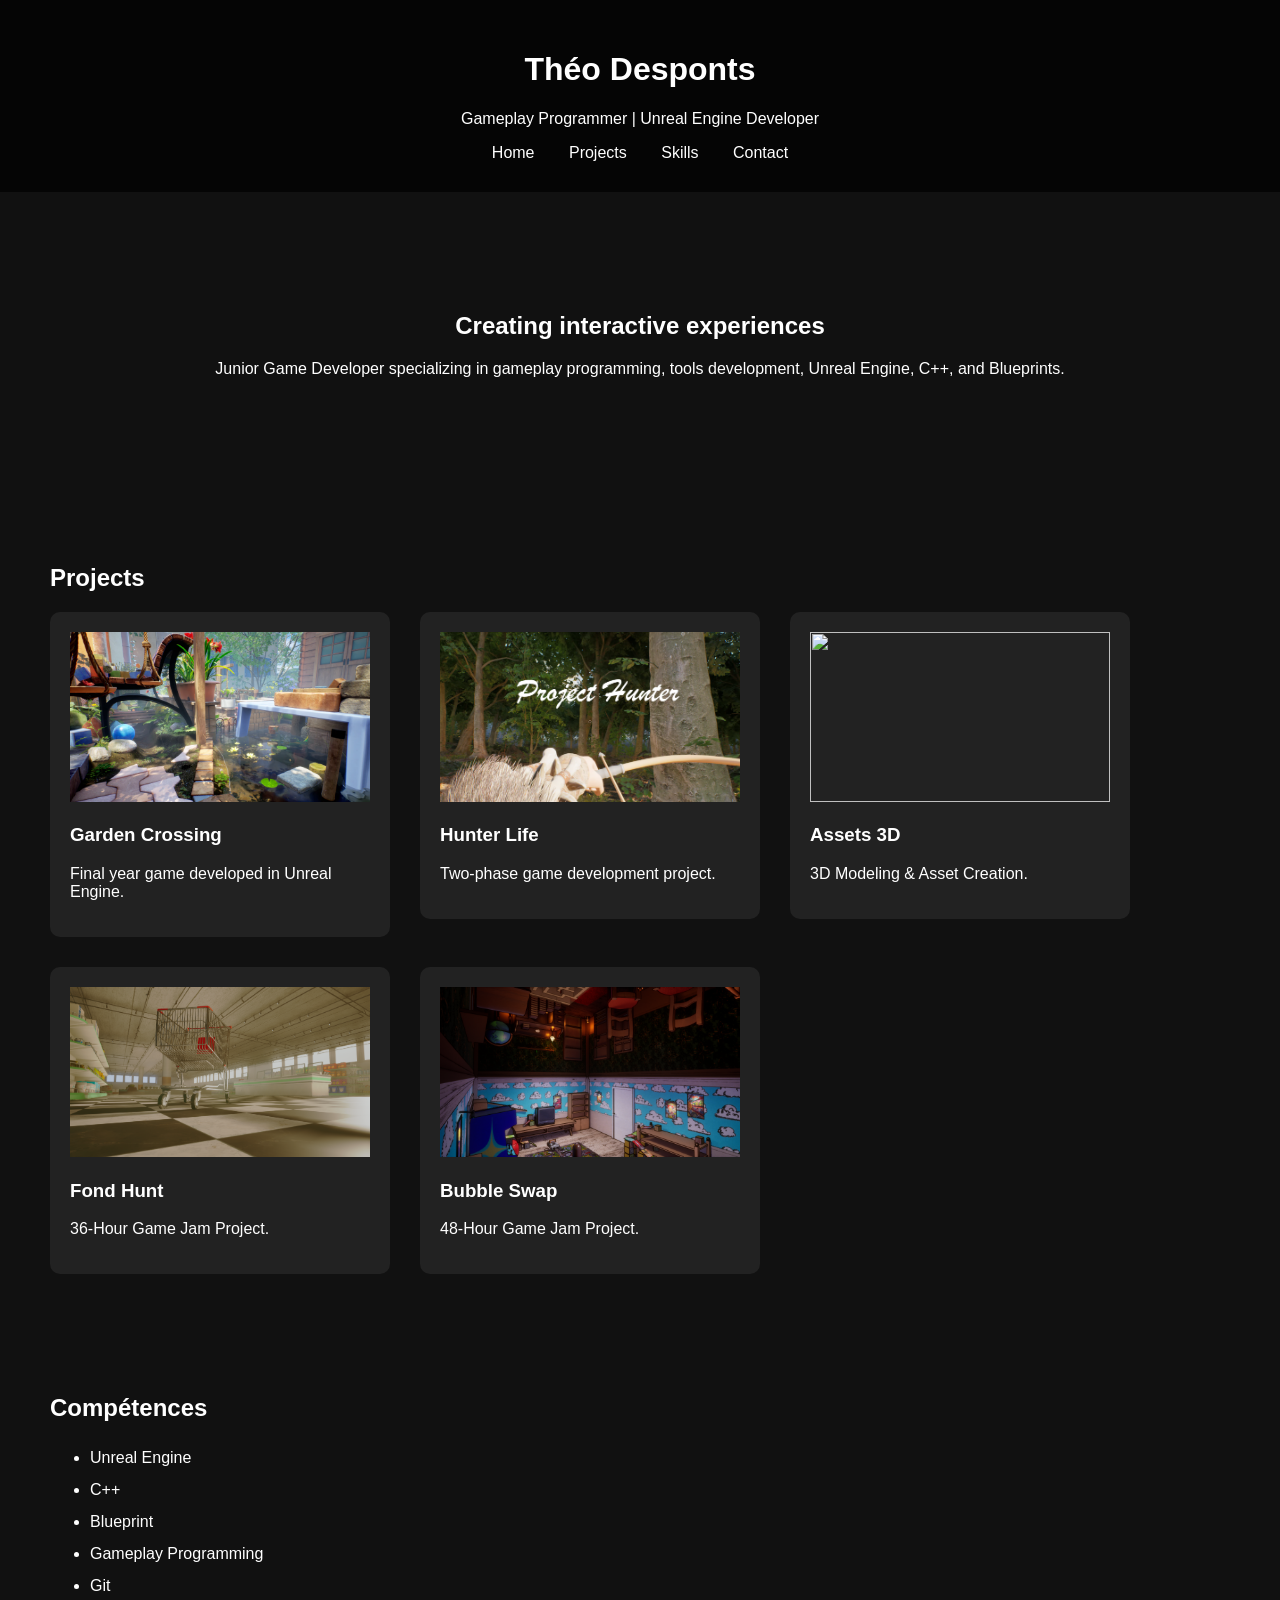
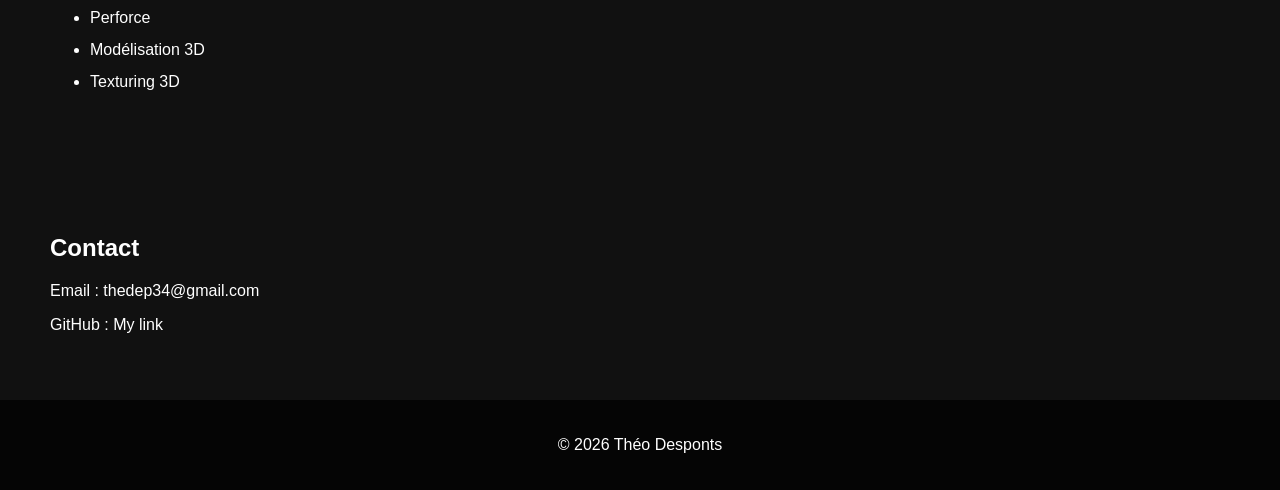
==== index.html @ 8f0ffce1 "init" ====
<!DOCTYPE html>
<html lang="fr">

<head>
    <meta charset="UTF-8">
    <title>Théo Desponts - Game Developer</title>
    <link rel="stylesheet" href="style.css">
</head>

<body>

<header>
    <h1>Théo Desponts</h1>
    <p>Gameplay Programmer | Unreal Engine Developer</p>

    <nav>
        <a href="index.html">Home</a>
        <a href="#projects">Projects</a>
        <a href="#skills">Skills</a>
        <a href="#contact">Contact</a>
    </nav>
</header>


<section class="hero">

    <h2>Creating interactive experiences</h2>

    <p>
        Junior Game Developer specializing in gameplay programming, tools development, Unreal Engine, C++, and Blueprints.
    </p>

</section>



<section id="projects">

<h2>Projects</h2>


<div class="cards">

<a href="projets/garden-crossing.html">
<div class="card">
<img src="images/garden.jpg">
<h3>Garden Crossing</h3>
<p>Final year game developed in Unreal Engine.</p>
</div>
</a>


<a href="projets/hunter-life.html">
<div class="card">
<img src="images/hunterlife.jpg">
<h3>Hunter Life</h3>
<p>Two-phase game development project.</p>
</div>
</a>


<a href="projets/assets-3d.html">
<div class="card">
<img src="images/assets.jpg">
<h3>Assets 3D</h3>
<p>3D Modeling & Asset Creation.</p>
</div>
</a>


<a href="projets/fond-hunt.html">
<div class="card">
<img src="images/fondhunt.jpg">
<h3>Fond Hunt</h3>
<p>36-Hour Game Jam Project.</p>
</div>
</a>


<a href="projets/bubble-swap.html">
<div class="card">
<img src="images/bubbleswap.jpg">
<h3>Bubble Swap</h3>
<p>48-Hour Game Jam Project.</p>
</div>
</a>


</div>

</section>



<section id="skills">

<h2>Compétences</h2>

<ul>
<li>Unreal Engine</li>
<li>C++</li>
<li>Blueprint</li>
<li>Gameplay Programming</li>
<li>Git</li>
<li>Perforce</li>
<li>Modélisation 3D</li>
<li>Texturing 3D</li>
</ul>

</section>



<section id="contact">

<h2>Contact</h2>

<p>
Email : thedep34@gmail.com
</p>

<p>
GitHub :
<a href="https://github.com/RxTeK" target="_blank">
My link
</a>
</p>

</section>


<footer>
<p>© 2026 Théo Desponts</p>
</footer>


</body>
</html>
---- style.css ----
body {

    margin:0;
    font-family: Arial, sans-serif;

    background:#111;
    color:white;

}


header {

    background:#050505;
    padding:30px;
    text-align:center;

}

.end {

    padding:50px;
    text-align:center;

}



nav a {

    color:white;
    margin:15px;
    text-decoration:none;

}


nav a:hover {

    color:#00aaff;

}



.hero {

    padding:100px 20px;
    text-align:center;

}



section {

    padding:50px;

}



.cards {

    display:flex;
    flex-wrap:wrap;
    gap:30px;

}



.card {

    background:#222;
    width:300px;
    padding:20px;

    border-radius:10px;

}



.card img {

    width:100%;
    height:170px;
    object-fit:cover;

}



.card:hover {

    transform:scale(1.05);
    transition:0.3s;

}



a {

    color:white;
    text-decoration:none;

}



ul {

    line-height:2;

}



footer {

    text-align:center;
    padding:20px;
    background:#050505;

}



.role-media {

display:flex;
justify-content:center;
gap:40px;
margin:30px;

}



.role-media img {

width:400px;
height:250px;
object-fit:cover;
border-radius:10px;

}



.role-media video {

width:400px;
height:250px;

}



.conclusion {

background:#222;
padding:30px;
border-radius:15px;
margin-top:40px;

}


/* Pages projets */

.project {

    width:80%;
    margin:auto;
    padding:50px;

}


.screenshots {

    display:flex;
    justify-content:center;
    gap:30px;
    flex-wrap:wrap;
    margin:40px;

}


.pitch img {

    width:960 px;
    height:540px;
    object-fit:cover;
    border-radius:10px;


}


.screenshots img {

    width:960 px;
    height:540px;
    object-fit:cover;
    border-radius:10px;

}


.trailer {

    text-align:center;

}


.trailer video {

    width:1000px;
    max-width:90%;

}

.feature-videos {

    display: flex;
    justify-content: center;
    gap: 30px;
    flex-wrap: wrap;
    margin: 40px 0;

}

.small-video {

    width: 600px;
    border-radius: 10px;

}

.feature-images {

    display:flex;
    justify-content:center;
    gap:30px;
    flex-wrap:wrap;
    margin:40px 0;

}


.feature-images img {

    width:600px;
    height:250px;
    object-fit:cover;
    border-radius:10px;

}
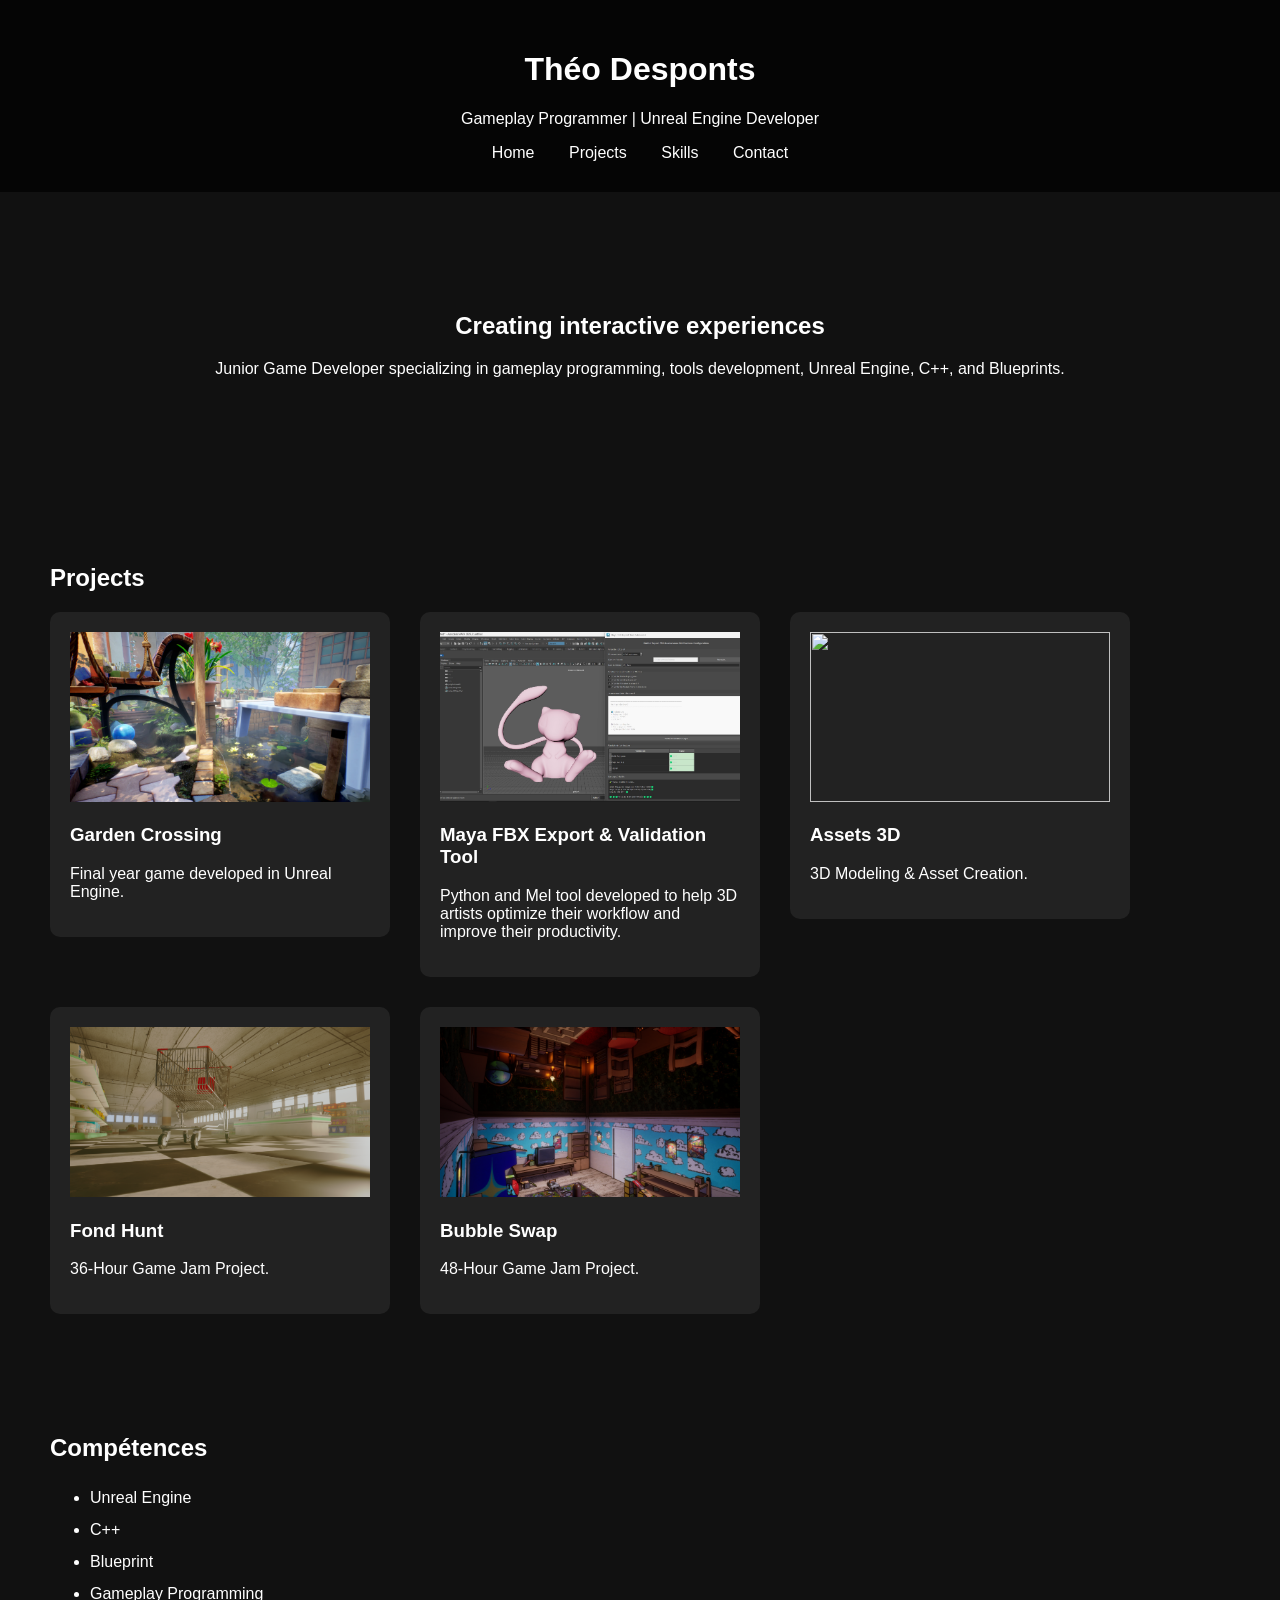
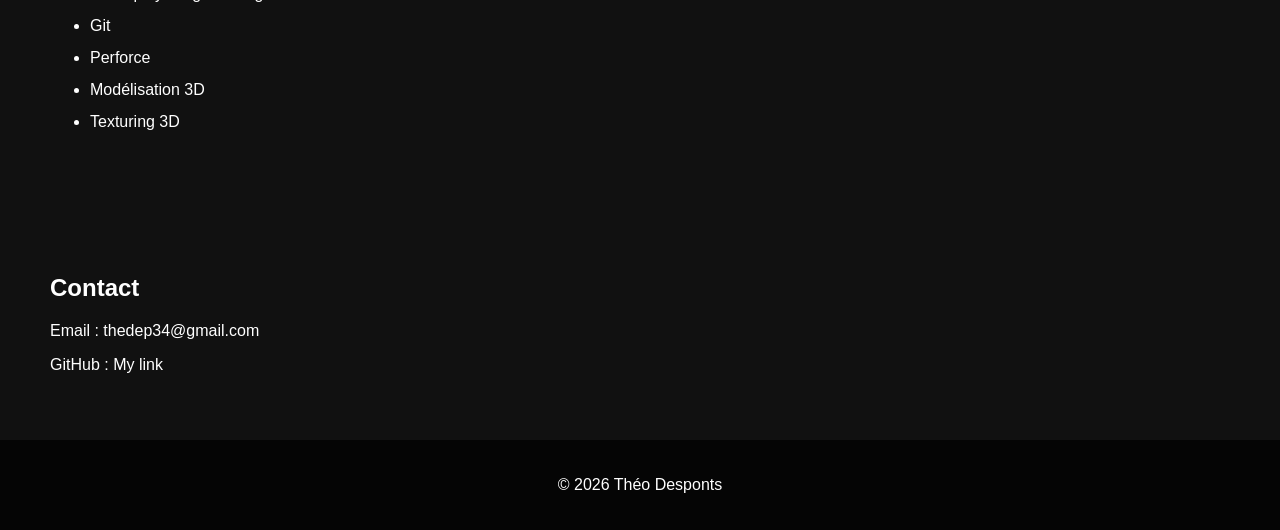
==== commit 786f87ce: "modif add new projet" ====
--- a/index.html
+++ b/index.html
@@ -50,11 +50,11 @@
 </a>
 
 
-<a href="projets/hunter-life.html">
+<a href="projets/tool-maya.html">
 <div class="card">
-<img src="images/hunterlife.jpg">
-<h3>Hunter Life</h3>
-<p>Two-phase game development project.</p>
+<img src="images/maya2.jpg">
+<h3>Maya FBX Export & Validation Tool</h3>
+<p>Python and Mel tool developed to help 3D artists optimize their workflow and improve their productivity.</p>
 </div>
 </a>
 
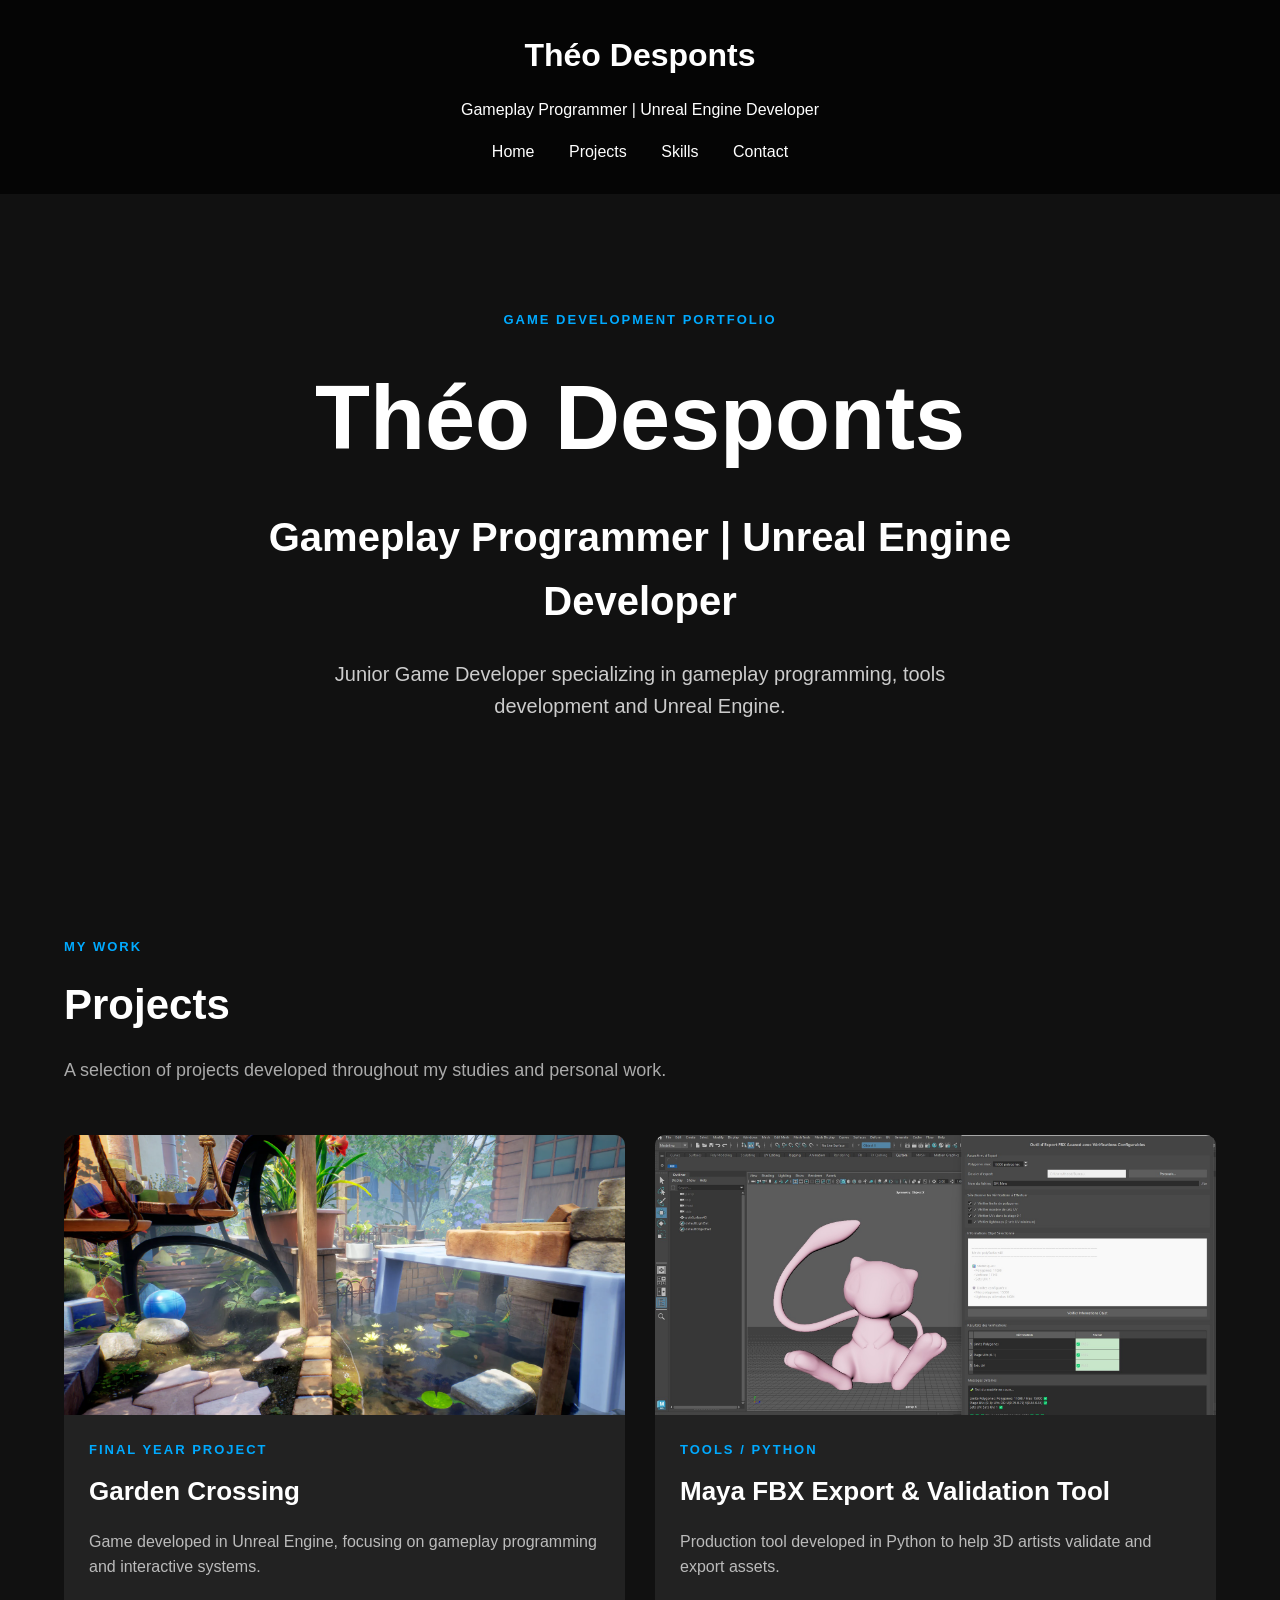
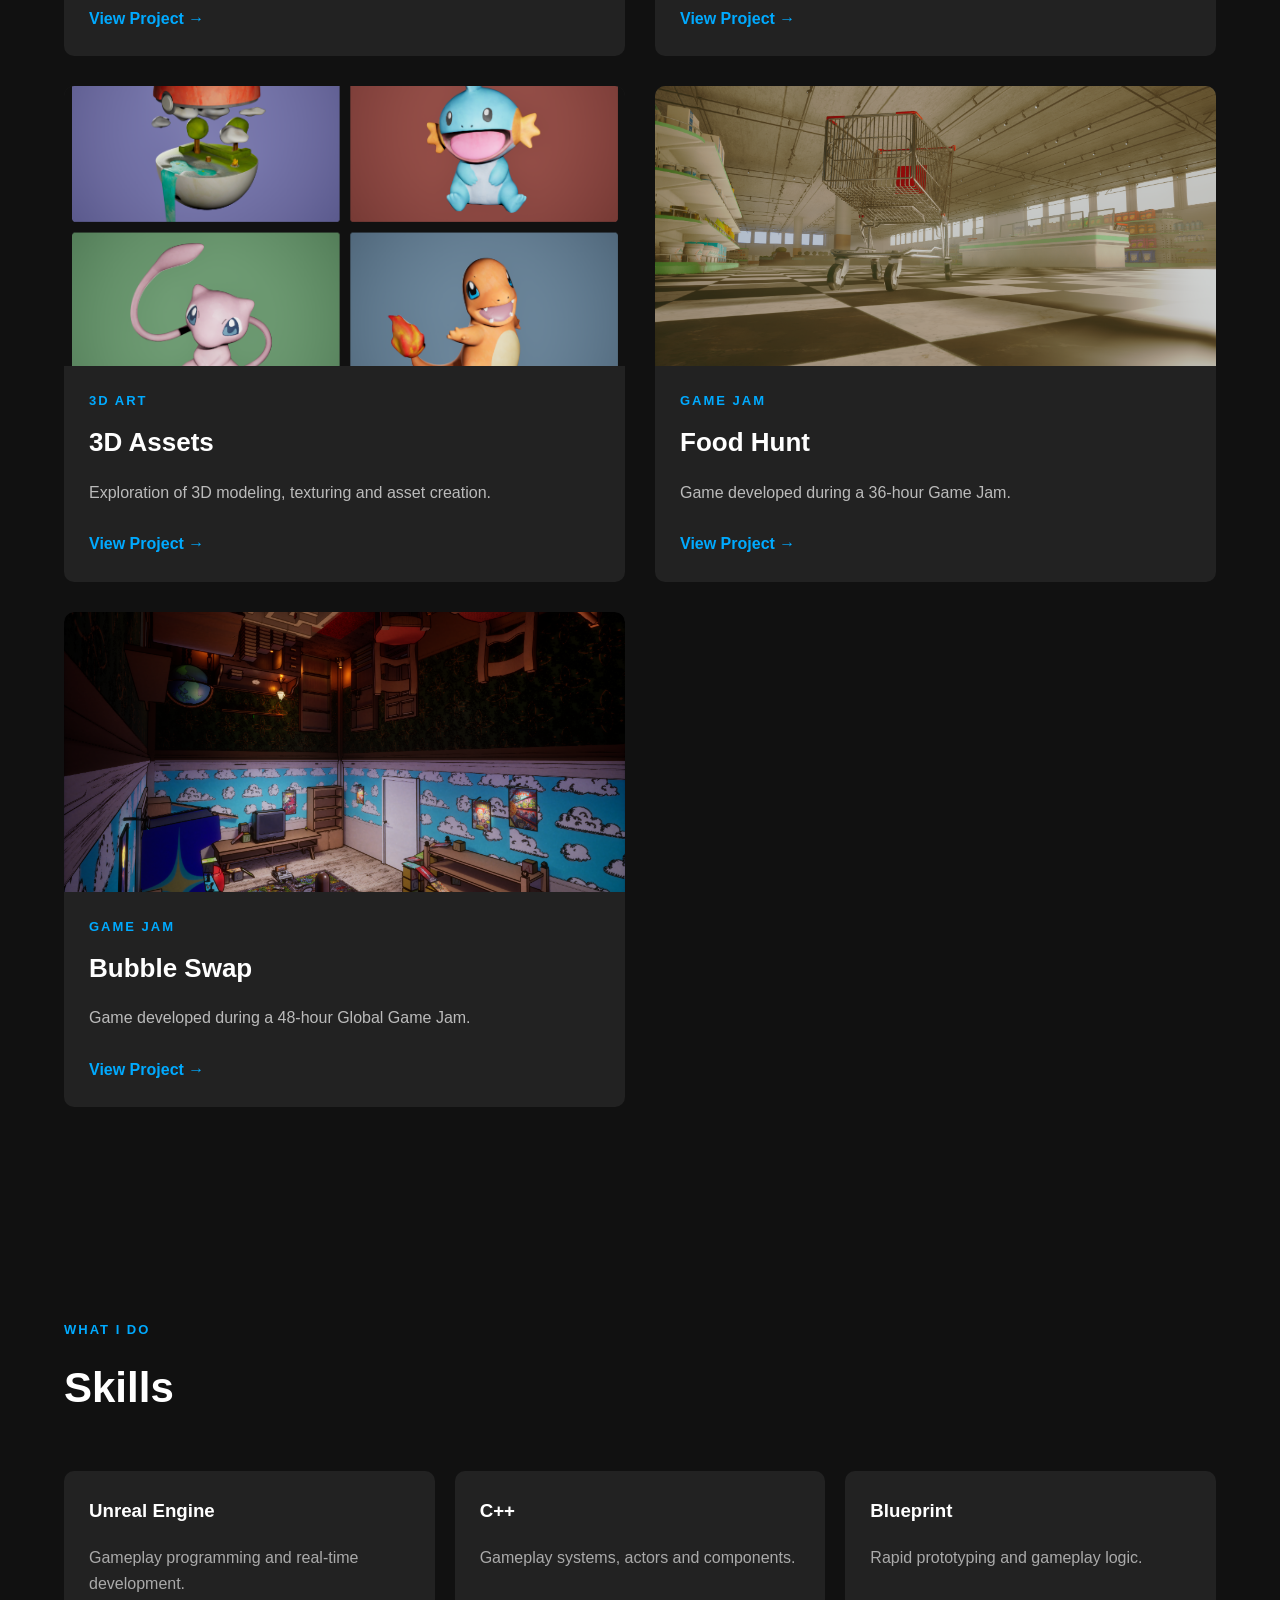
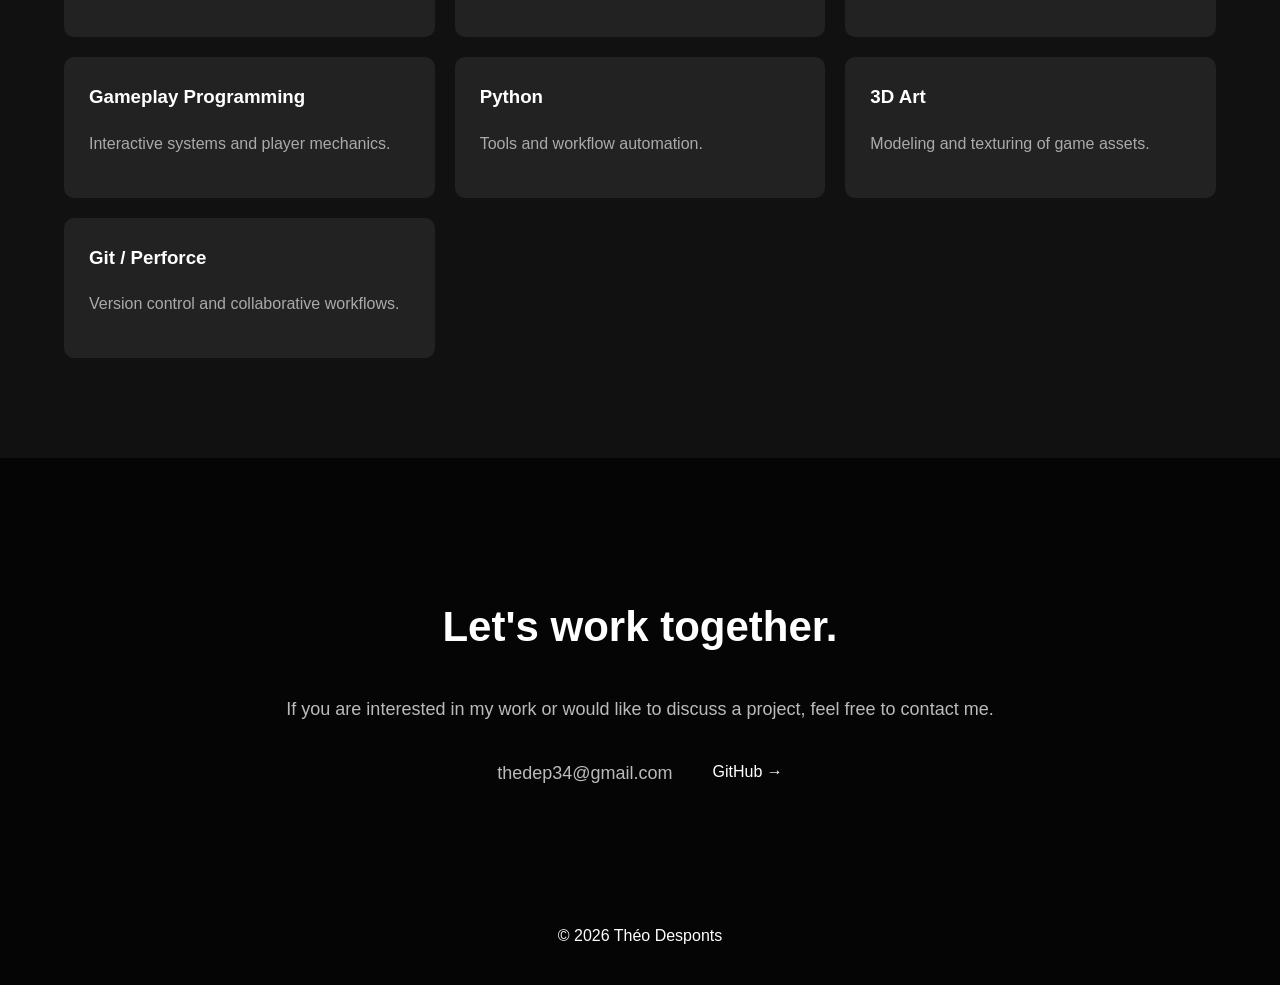
==== commit eaec8fc2: "V2 finish ?" ====
--- a/index.html
+++ b/index.html
@@ -1,8 +1,9 @@
 <!DOCTYPE html>
-<html lang="fr">
+<html lang="en">
 
 <head>
     <meta charset="UTF-8">
+    <meta name="viewport" content="width=device-width, initial-scale=1.0">
     <title>Théo Desponts - Game Developer</title>
     <link rel="stylesheet" href="style.css">
 </head>
@@ -21,118 +22,176 @@
     </nav>
 </header>
 
+<main>
 
-<section class="hero">
+    <section class="home-hero">
+        <div class="home-hero-content">
+            <p class="home-label">Game Development Portfolio</p>
+            <h1>Théo Desponts</h1>
+            <h2>Gameplay Programmer | Unreal Engine Developer</h2>
+            <p class="home-description">
+                Junior Game Developer specializing in gameplay programming,
+                tools development and Unreal Engine.
+            </p>
+        </div>
+    </section>
 
-    <h2>Creating interactive experiences</h2>
+    <section id="projects" class="home-section">
 
-    <p>
-        Junior Game Developer specializing in gameplay programming, tools development, Unreal Engine, C++, and Blueprints.
-    </p>
+        <div class="home-section-title">
+            <p class="home-label">My Work</p>
+            <h2>Projects</h2>
+            <p>
+                A selection of projects developed throughout my studies
+                and personal work.
+            </p>
+        </div>
 
-</section>
+        <div class="home-cards">
 
+            <a href="projets/garden-crossing.html">
+                <div class="card home-card">
+                    <img src="images/garden.jpg" alt="Garden Crossing">
+                    <div class="home-card-content">
+                        <p class="home-card-category">Final Year Project</p>
+                        <h3>Garden Crossing</h3>
+                        <p>
+                            Game developed in Unreal Engine, focusing on
+                            gameplay programming and interactive systems.
+                        </p>
+                        <span class="home-card-link">View Project →</span>
+                    </div>
+                </div>
+            </a>
 
+            <a href="projets/tool-maya.html">
+                <div class="card home-card">
+                    <img src="images/maya2.jpg" alt="Maya FBX Export Validation Tool">
+                    <div class="home-card-content">
+                        <p class="home-card-category">Tools / Python</p>
+                        <h3>Maya FBX Export &amp; Validation Tool</h3>
+                        <p>
+                            Production tool developed in Python to help
+                            3D artists validate and export assets.
+                        </p>
+                        <span class="home-card-link">View Project →</span>
+                    </div>
+                </div>
+            </a>
 
-<section id="projects">
+            <a href="projets/assets-3d.html">
+                <div class="card home-card">
+                    <img src="images/3dasset.jpg" alt="3D Assets">
+                    <div class="home-card-content">
+                        <p class="home-card-category">3D Art</p>
+                        <h3>3D Assets</h3>
+                        <p>
+                            Exploration of 3D modeling, texturing and
+                            asset creation.
+                        </p>
+                        <span class="home-card-link">View Project →</span>
+                    </div>
+                </div>
+            </a>
 
-<h2>Projects</h2>
+            <a href="projets/fond-hunt.html">
+                <div class="card home-card">
+                    <img src="images/fondhunt.jpg" alt="Food Hunt">
+                    <div class="home-card-content">
+                        <p class="home-card-category">Game Jam</p>
+                        <h3>Food Hunt</h3>
+                        <p>
+                            Game developed during a 36-hour Game Jam.
+                        </p>
+                        <span class="home-card-link">View Project →</span>
+                    </div>
+                </div>
+            </a>
 
+            <a href="projets/bubble-swap.html">
+                <div class="card home-card">
+                    <img src="images/bubbleswap.jpg" alt="Bubble Swap">
+                    <div class="home-card-content">
+                        <p class="home-card-category">Game Jam</p>
+                        <h3>Bubble Swap</h3>
+                        <p>
+                            Game developed during a 48-hour Global Game Jam.
+                        </p>
+                        <span class="home-card-link">View Project →</span>
+                    </div>
+                </div>
+            </a>
 
-<div class="cards">
+        </div>
+    </section>
 
-<a href="projets/garden-crossing.html">
-<div class="card">
-<img src="images/garden.jpg">
-<h3>Garden Crossing</h3>
-<p>Final year game developed in Unreal Engine.</p>
-</div>
-</a>
+    <section id="skills" class="home-section">
 
+        <div class="home-section-title">
+            <p class="home-label">What I Do</p>
+            <h2>Skills</h2>
+        </div>
 
-<a href="projets/tool-maya.html">
-<div class="card">
-<img src="images/maya2.jpg">
-<h3>Maya FBX Export & Validation Tool</h3>
-<p>Python and Mel tool developed to help 3D artists optimize their workflow and improve their productivity.</p>
-</div>
-</a>
+        <div class="skills-grid">
 
+            <div class="skill-item">
+                <h3>Unreal Engine</h3>
+                <p>Gameplay programming and real-time development.</p>
+            </div>
 
-<a href="projets/assets-3d.html">
-<div class="card">
-<img src="images/assets.jpg">
-<h3>Assets 3D</h3>
-<p>3D Modeling & Asset Creation.</p>
-</div>
-</a>
+            <div class="skill-item">
+                <h3>C++</h3>
+                <p>Gameplay systems, actors and components.</p>
+            </div>
 
+            <div class="skill-item">
+                <h3>Blueprint</h3>
+                <p>Rapid prototyping and gameplay logic.</p>
+            </div>
 
-<a href="projets/fond-hunt.html">
-<div class="card">
-<img src="images/fondhunt.jpg">
-<h3>Fond Hunt</h3>
-<p>36-Hour Game Jam Project.</p>
-</div>
-</a>
+            <div class="skill-item">
+                <h3>Gameplay Programming</h3>
+                <p>Interactive systems and player mechanics.</p>
+            </div>
 
+            <div class="skill-item">
+                <h3>Python</h3>
+                <p>Tools and workflow automation.</p>
+            </div>
 
-<a href="projets/bubble-swap.html">
-<div class="card">
-<img src="images/bubbleswap.jpg">
-<h3>Bubble Swap</h3>
-<p>48-Hour Game Jam Project.</p>
-</div>
-</a>
+            <div class="skill-item">
+                <h3>3D Art</h3>
+                <p>Modeling and texturing of game assets.</p>
+            </div>
 
+            <div class="skill-item">
+                <h3>Git / Perforce</h3>
+                <p>Version control and collaborative workflows.</p>
+            </div>
 
-</div>
+        </div>
+    </section>
 
-</section>
+    <section id="contact" class="home-contact">
+        <div class="home-contact-content">
+            <h2>Let's work together.</h2>
+            <p>
+                If you are interested in my work or would like to discuss
+                a project, feel free to contact me.
+            </p>
 
+            <div class="contact-links">
+                <p>thedep34@gmail.com</p>
+                <a href="https://github.com/RxTeK" target="_blank">GitHub →</a>
+            </div>
+        </div>
+    </section>
 
-
-<section id="skills">
-
-<h2>Compétences</h2>
-
-<ul>
-<li>Unreal Engine</li>
-<li>C++</li>
-<li>Blueprint</li>
-<li>Gameplay Programming</li>
-<li>Git</li>
-<li>Perforce</li>
-<li>Modélisation 3D</li>
-<li>Texturing 3D</li>
-</ul>
-
-</section>
-
-
-
-<section id="contact">
-
-<h2>Contact</h2>
-
-<p>
-Email : thedep34@gmail.com
-</p>
-
-<p>
-GitHub :
-<a href="https://github.com/RxTeK" target="_blank">
-My link
-</a>
-</p>
-
-</section>
-
+</main>
 
 <footer>
-<p>© 2026 Théo Desponts</p>
+    <p>© 2026 Théo Desponts</p>
 </footer>
 
-
 </body>
-</html>+</html>
--- a/style.css
+++ b/style.css
@@ -1,264 +1,567 @@
+/* =================================
+   BASE
+================================= */
+
+* {
+    box-sizing: border-box;
+}
+
+html {
+    scroll-behavior: smooth;
+}
+
 body {
-
-    margin:0;
+    margin: 0;
     font-family: Arial, sans-serif;
-
-    background:#111;
-    color:white;
-
-}
-
+    background: #111;
+    color: white;
+    line-height: 1.6;
+}
+
+a {
+    color: white;
+    text-decoration: none;
+}
+
+a:hover {
+    color: #00aaff;
+}
 
 header {
-
-    background:#050505;
-    padding:30px;
-    text-align:center;
-
+    background: #050505;
+    padding: 30px;
+    text-align: center;
+}
+
+header h1 {
+    margin: 0 0 15px;
+}
+
+nav a {
+    margin: 15px;
+    color: white;
+    text-decoration: none;
+}
+
+nav a:hover {
+    color: #00aaff;
+}
+
+footer {
+    text-align: center;
+    padding: 20px;
+    background: #050505;
 }
 
 .end {
-
-    padding:50px;
-    text-align:center;
-
-}
-
-
-
-nav a {
-
-    color:white;
-    margin:15px;
-    text-decoration:none;
-
-}
-
-
-nav a:hover {
-
-    color:#00aaff;
-
-}
-
-
-
-.hero {
-
-    padding:100px 20px;
-    text-align:center;
-
-}
-
-
+    padding: 50px;
+    text-align: center;
+}
+
+
+/* =================================
+   GENERAL SECTIONS
+================================= */
 
 section {
-
-    padding:50px;
-
-}
-
-
-
-.cards {
-
-    display:flex;
-    flex-wrap:wrap;
-    gap:30px;
-
-}
-
-
-
-.card {
-
-    background:#222;
-    width:300px;
-    padding:20px;
-
-    border-radius:10px;
-
-}
-
-
-
-.card img {
-
-    width:100%;
-    height:170px;
-    object-fit:cover;
-
-}
-
-
-
-.card:hover {
-
-    transform:scale(1.05);
-    transition:0.3s;
-
-}
-
-
-
-a {
-
-    color:white;
-    text-decoration:none;
-
-}
-
-
+    padding: 50px;
+}
+
+.project {
+    width: 80%;
+    max-width: 1400px;
+    margin: auto;
+    padding: 50px 0;
+}
+
+
+/* =================================
+   PROJECT TEXT
+================================= */
+
+.pitch,
+.asset-intro {
+    width: 90%;
+    max-width: 900px;
+    margin: 70px auto;
+    padding: 0;
+}
+
+.pitch h2,
+.asset-intro h2 {
+    font-size: 42px;
+    margin: 0 0 30px;
+}
+
+.pitch h3,
+.asset-intro h3 {
+    font-size: 28px;
+    margin: 50px 0 20px;
+}
+
+.pitch p,
+.asset-intro p,
+.role p,
+.technologies li,
+.bubble-technologies li {
+    color: #ddd;
+    font-size: 18px;
+    line-height: 1.7;
+}
+
+.role,
+.technologies,
+.bubble-role,
+.bubble-technologies {
+    width: 90%;
+    max-width: 1000px;
+    margin: 70px auto;
+    padding: 0;
+}
+
+.role h2,
+.technologies h2,
+.bubble-role h2,
+.bubble-technologies h2 {
+    font-size: 36px;
+    margin-bottom: 30px;
+}
 
 ul {
-
-    line-height:2;
-
-}
-
-
-
-footer {
-
-    text-align:center;
-    padding:20px;
-    background:#050505;
-
-}
-
-
-
-.role-media {
-
-display:flex;
-justify-content:center;
-gap:40px;
-margin:30px;
-
-}
-
-
-
-.role-media img {
-
-width:400px;
-height:250px;
-object-fit:cover;
-border-radius:10px;
-
-}
-
-
-
-.role-media video {
-
-width:400px;
-height:250px;
-
-}
-
-
-
-.conclusion {
-
-background:#222;
-padding:30px;
-border-radius:15px;
-margin-top:40px;
-
-}
-
-
-/* Pages projets */
-
-.project {
-
-    width:80%;
-    margin:auto;
-    padding:50px;
-
-}
-
+    line-height: 2;
+}
+
+
+/* =================================
+   PROJECT IMAGES
+================================= */
+
+.pitch img {
+    display: block;
+    width: 960px;
+    max-width: 100%;
+    height: 540px;
+    margin: auto;
+    object-fit: cover;
+    border-radius: 10px;
+}
 
 .screenshots {
-
-    display:flex;
-    justify-content:center;
-    gap:30px;
-    flex-wrap:wrap;
-    margin:40px;
-
-}
-
-
-.pitch img {
-
-    width:960 px;
-    height:540px;
-    object-fit:cover;
-    border-radius:10px;
-
-
-}
-
+    display: flex;
+    justify-content: center;
+    gap: 30px;
+    flex-wrap: wrap;
+    margin: 50px 0 100px;
+    padding: 0;
+}
 
 .screenshots img {
-
-    width:960 px;
-    height:540px;
-    object-fit:cover;
-    border-radius:10px;
-
-}
-
+    width: 600px;
+    height: 340px;
+    max-width: 100%;
+    object-fit: cover;
+    border-radius: 10px;
+}
+
+
+/* =================================
+   PROJECT VIDEOS
+================================= */
 
 .trailer {
-
-    text-align:center;
-
-}
-
+    text-align: center;
+    margin: 70px 0 100px;
+    padding: 0;
+}
+
+.trailer h2 {
+    margin-bottom: 40px;
+}
 
 .trailer video {
-
-    width:1000px;
-    max-width:90%;
-
+    display: block;
+    width: 1000px;
+    max-width: 90%;
+    margin: auto;
+    border-radius: 10px;
 }
 
 .feature-videos {
-
     display: flex;
     justify-content: center;
     gap: 30px;
     flex-wrap: wrap;
     margin: 40px 0;
-
 }
 
 .small-video {
-
     width: 600px;
-    border-radius: 10px;
-
-}
+    max-width: 100%;
+    border-radius: 10px;
+}
+
+
+/* Kept for older pages / compatibility */
 
 .feature-images {
-
-    display:flex;
-    justify-content:center;
-    gap:30px;
-    flex-wrap:wrap;
-    margin:40px 0;
-
-}
-
+    display: flex;
+    justify-content: center;
+    gap: 30px;
+    flex-wrap: wrap;
+    margin: 50px 0 100px;
+}
 
 .feature-images img {
-
-    width:600px;
-    height:250px;
-    object-fit:cover;
-    border-radius:10px;
-
-}+    width: 600px;
+    height: 340px;
+    max-width: 100%;
+    object-fit: cover;
+    border-radius: 10px;
+}
+
+.poke-images {
+    display: flex;
+    justify-content: center;
+    gap: 30px;
+    flex-wrap: wrap;
+    margin: 50px 0 100px;
+}
+
+.poke-images img {
+    width: 600px;
+    height: 340px;
+    max-width: 100%;
+    object-fit: cover;
+    border-radius: 10px;
+}
+
+.poke-videos {
+    display: flex;
+    justify-content: center;
+    gap: 30px;
+    flex-wrap: wrap;
+    margin: 40px 0;
+}
+
+
+/* =================================
+   CONCLUSION
+================================= */
+
+.conclusion {
+    background: #222;
+    padding: 30px;
+    border-radius: 15px;
+    margin: 80px auto 50px;
+    width: 90%;
+    max-width: 1200px;
+}
+
+.conclusion h2 {
+    margin-top: 0;
+}
+
+.conclusion p {
+    color: #ddd;
+    font-size: 18px;
+    line-height: 1.7;
+}
+
+
+/* =================================
+   HOME PAGE
+================================= */
+
+.home-hero {
+    min-height: 70vh;
+    display: flex;
+    align-items: center;
+    justify-content: center;
+    padding: 100px 20px;
+    text-align: center;
+}
+
+.home-hero-content {
+    max-width: 900px;
+}
+
+.home-label,
+.home-card-category {
+    color: #00aaff;
+    font-size: 13px;
+    font-weight: bold;
+    letter-spacing: 2px;
+    text-transform: uppercase;
+}
+
+.home-hero h1 {
+    font-size: clamp(48px, 8vw, 90px);
+    margin: 15px 0;
+}
+
+.home-hero h2 {
+    font-size: clamp(24px, 4vw, 40px);
+    margin: 0 0 25px;
+}
+
+.home-description {
+    color: #ccc;
+    font-size: 20px;
+    max-width: 700px;
+    margin: auto;
+}
+
+.home-section {
+    width: 90%;
+    max-width: 1300px;
+    margin: auto;
+    padding: 100px 0;
+}
+
+.home-section-title {
+    margin-bottom: 50px;
+}
+
+.home-section-title h2 {
+    font-size: 42px;
+    margin: 10px 0;
+}
+
+.home-section-title > p:last-child {
+    color: #aaa;
+    font-size: 18px;
+}
+
+.home-cards {
+    display: grid;
+    grid-template-columns: repeat(2, minmax(0, 1fr));
+    gap: 30px;
+}
+
+.home-card {
+    width: auto;
+    padding: 0;
+    overflow: hidden;
+    background: #222;
+    border-radius: 10px;
+    transition: transform 0.3s ease, background 0.3s ease;
+}
+
+.home-card:hover {
+    transform: translateY(-6px);
+    background: #292929;
+}
+
+.home-card img {
+    display: block;
+    width: 100%;
+    height: 280px;
+    object-fit: cover;
+}
+
+.home-card-content {
+    padding: 25px;
+}
+
+.home-card-category {
+    margin: 0 0 10px;
+}
+
+.home-card h3 {
+    font-size: 26px;
+    margin: 0 0 12px;
+}
+
+.home-card-content > p:not(.home-card-category) {
+    color: #bbb;
+}
+
+.home-card-link {
+    display: inline-block;
+    margin-top: 10px;
+    color: #00aaff;
+    font-weight: bold;
+}
+
+.skills-grid {
+    display: grid;
+    grid-template-columns: repeat(3, minmax(0, 1fr));
+    gap: 20px;
+}
+
+.skill-item {
+    background: #222;
+    padding: 25px;
+    border-radius: 10px;
+}
+
+.skill-item h3 {
+    margin-top: 0;
+}
+
+.skill-item p {
+    color: #aaa;
+}
+
+.home-contact {
+    background: #050505;
+    padding: 100px 20px;
+    text-align: center;
+}
+
+.home-contact-content {
+    max-width: 800px;
+    margin: auto;
+}
+
+.home-contact h2 {
+    font-size: 42px;
+}
+
+.home-contact p {
+    color: #bbb;
+    font-size: 18px;
+}
+
+.contact-links {
+    display: flex;
+    justify-content: center;
+    gap: 40px;
+    flex-wrap: wrap;
+    margin-top: 35px;
+}
+
+.contact-links a,
+.contact-links p {
+    margin: 0;
+}
+
+
+/* =================================
+   BUBBLE SWAP
+================================= */
+
+.bubble-role {
+    max-width: 1000px;
+}
+
+.bubble-feature {
+    margin-bottom: 100px;
+}
+
+.bubble-feature h3 {
+    font-size: 28px;
+    margin-bottom: 20px;
+}
+
+.bubble-feature p {
+    color: #ddd;
+    font-size: 18px;
+    line-height: 1.7;
+    margin-bottom: 35px;
+}
+
+
+/* =================================
+   RESPONSIVE
+================================= */
+
+@media (max-width: 900px) {
+    .project {
+        width: 90%;
+    }
+
+    .home-cards,
+    .skills-grid {
+        grid-template-columns: 1fr;
+    }
+
+    .pitch h2,
+    .asset-intro h2,
+    .home-section-title h2,
+    .home-contact h2 {
+        font-size: 34px;
+    }
+
+    .pitch img {
+        height: auto;
+        aspect-ratio: 16 / 9;
+    }
+}
+
+@media (max-width: 600px) {
+    header {
+        padding: 25px 15px;
+    }
+
+    nav a {
+        margin: 8px;
+    }
+
+    section {
+        padding: 30px 15px;
+    }
+
+    .project {
+        width: 100%;
+        padding: 30px 0;
+    }
+
+    .screenshots,
+    .feature-images {
+        width: 95%;
+        margin: 40px auto 70px;
+    }
+
+    .screenshots img,
+    .feature-images img,
+    .poke-images img {
+        width: 100%;
+        height: auto;
+        aspect-ratio: 16 / 9;
+    }
+
+    .trailer {
+        margin: 50px 0 70px;
+    }
+
+    .trailer video {
+        width: 95%;
+        max-width: 95%;
+    }
+
+    .pitch,
+    .asset-intro,
+    .role,
+    .technologies,
+    .bubble-role,
+    .bubble-technologies {
+        width: 90%;
+    }
+
+    .pitch p,
+    .asset-intro p,
+    .role p,
+    .conclusion p,
+    .bubble-feature p {
+        font-size: 16px;
+    }
+
+    .home-hero {
+        min-height: 60vh;
+        padding: 80px 20px;
+    }
+
+    .home-section {
+        width: 90%;
+        padding: 70px 0;
+    }
+
+    .home-card img {
+        height: 220px;
+    }
+
+    .contact-links {
+        gap: 20px;
+    }
+}
